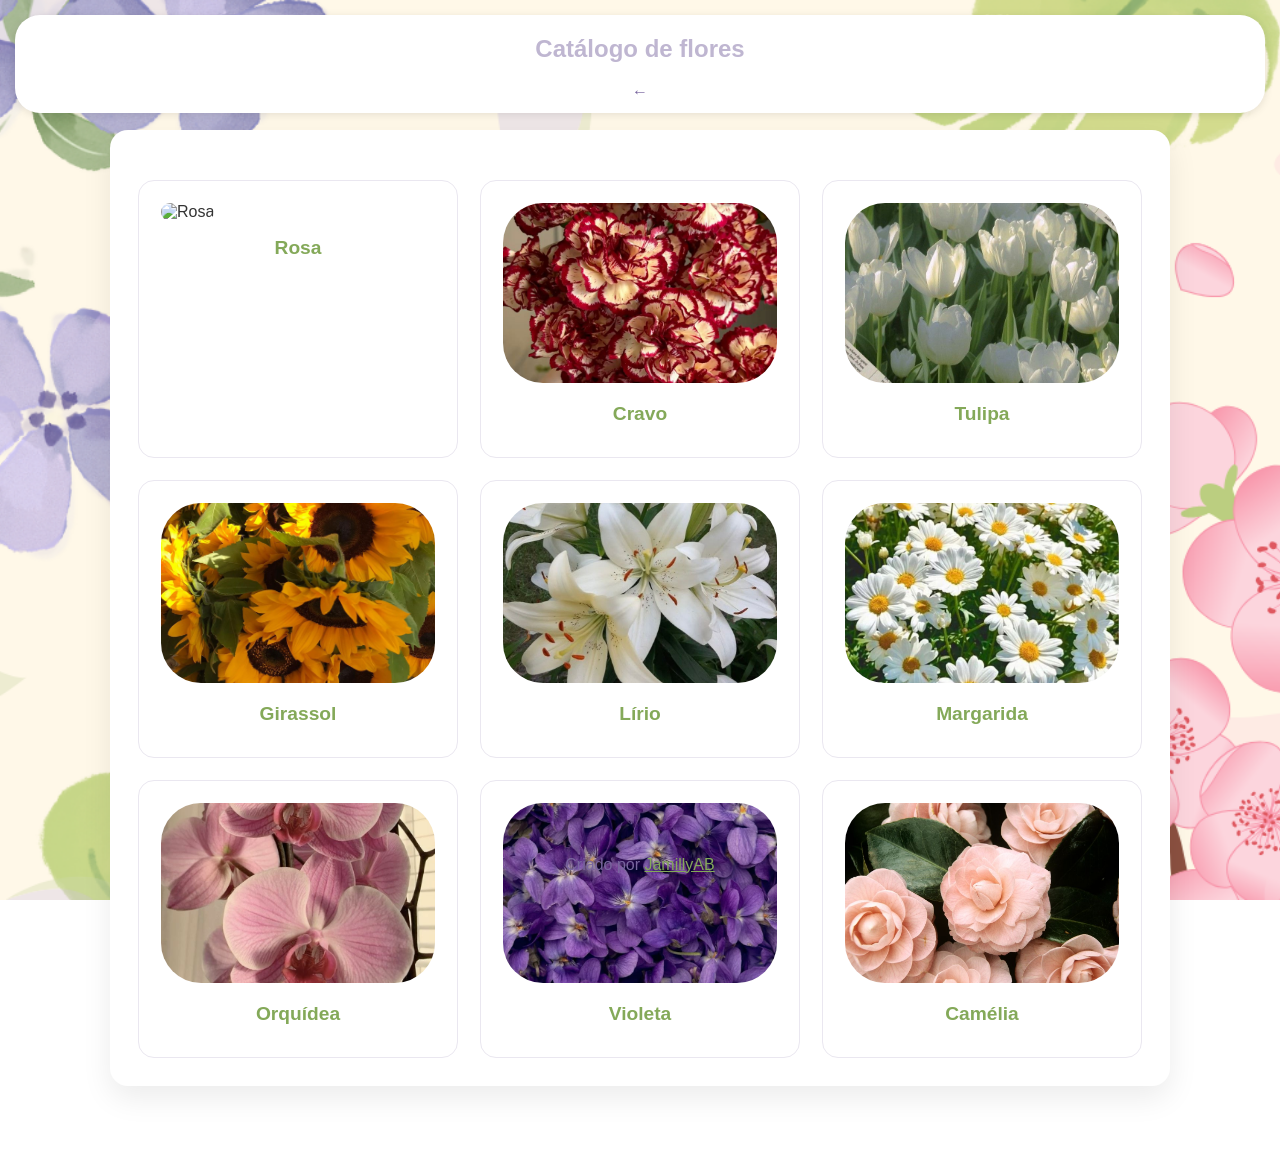
==== site/pages/catalagos.html @ 6cd8cc45 "Add files via upload" ====
<!DOCTYPE html>
<html lang="pt-BR">
<head>
    <meta charset="UTF-8">
    <meta name="viewport" content="width=device-width, initial-scale=1.0">
    <title>Floriografia</title>
    <link rel="stylesheet" href="../css/index.css">
    <link rel="shortcut icon" href="../images/favicon.ico" type="image/x-icon">
</head>
<body>
    <main>
        <section id="catalogo" class="secao-catalogo">
            <header class="cabecalho-catalogo">
                <h1>Catálogo de flores</h1>
                <a href="../index.html" class="voltar-icone">&#8592;</a>
            </header>

            <div class="grade-flores">
                <article class="card-flor">
                    <img class="imagem-flor" src="../images/rosa.JPG" alt="Rosa" />
                    <h2>Rosa</h2>
                    <ul class="significado">
                        <li>Rosa Cor de Rosa: Simboliza o carinho, a gratidão, a simpatia e a admiração.</li>
                        <li>Rosa Vermelha: É o ícone do amor romântico, da paixão intensa e do desejo profundo.</li>
                        <li>Rosa Branca: Representa a pureza, a inocência, a paz e os recomeços.</li>
                        <li>Rosa Amarela: Traduz alegria, amizade verdadeira, lealdade e celebração da vida.</li>
                        <li>Rosa Laranja: Exprime entusiasmo, fascínio e felicidade.</li>
                        <li>Rosa Azul: Representa o mistério e aquilo que é considerado impossível ou inalcançável.</li>
                    </ul>
                </article>
                <article class="card-flor">
                    <img class="imagem-flor" src="../images/cravo.jpg" alt="Cravo" />
                    <h2>Cravo</h2>
                    <ul class="significado">
                        <li>Cravo Rosa: Representa admiração e carinho.</li>
                        <li>Cravo Vermelho: Representa paixão, amor profundo e forte admiração.</li>
                        <li>Cravo Branco: Simboliza amor puro, inocência, pureza e boa sorte.</li>
                        <li>Cravo Amarelo: Na linguagem tradicional, transmite desapontamento, rejeição ou uma queixa à pessoa amada.</li>
                        <li>Cravo Roxo: Associado à solidão, inconstância ou capricho.</li>
                    </ul>
                </article>
                <article class="card-flor">
                    <img class="imagem-flor" src="../images/tulipas.jpg" alt="Tulipa" />
                    <h2>Tulipa</h2>
                    <ul class="significado">
                        <li>Tulipa Amarela: Indica alegria e amizade.</li>
                        <li>Tulipa Vermelha: Simboliza paixão e desejo.</li>
                        <li>Tulipa Branca: Representa pureza e inocência.</li>
                        <li>Tulipa Rosa: Está ligada à juventude, afeto e feminilidade.</li>
                        <li>Tulipa Roxa: Representa a realeza, a tranquilidade e a elegância.</li>
                        <li>Tulipa Laranja: Transmite vitalidade, entusiasmo e vigor.</li>
                    </ul>
                </article>
                <article class="card-flor">
                    <img class="imagem-flor" src="../images/girassol.jpg" alt="Girassol" />
                    <h2>Girassol</h2>
                    <ul class="significado">
                        <li>O Lado Bom: Representa a felicidade, a lealdade e a adoração.</li>
                        <li>O Lado Ruim (Negativo): Arrogância, Altivez e Falsas Riquezas.</li>
                    </ul>
                </article>
                <article class="card-flor">
                    <img class="imagem-flor" src="../images/lirio.JPG" alt="Lírio" />
                    <h2>Lírio</h2>
                    <ul class="significado">
                        <li>Lírio Branco: Representa a pureza, a inocência, a paz e a virtude.</li>
                        <li>Lírio Rosa: Simboliza o amor, o carinho, a ternura e a admiração.</li>
                        <li>Lírio Amarelo: Associado à alegria, sucesso, amizade e energia positiva.</li>
                        <li>Lírio Vermelho: Representa a paixão intensa, o amor romântico e o desejo.</li>
                    </ul>
                </article>
                <article class="card-flor">
                    <img class="imagem-flor" src="../images/margaridas.jpg" alt="Margarida" />
                    <h2>Margarida</h2>
                    <ul class="significado">
                        <li>O lado bom: Pureza, Inocência, Afeto, Bondade e Novos começos.</li>
                        <li>O lado 'ruim': Paciência e Apego Excessivo</li>
                    </ul>
                </article>
                <article class="card-flor">
                    <img class="imagem-flor" src="../images/orquidea.jpg" alt="Orquídea" />
                    <h2>Orquídea</h2>
                    <ul class="significado">
                        <li>Branca: pureza, paz, inocência e sentimentos sinceros.</li>
                        <li>Rosa: sedução, feminilidade, carinho e declarações de amor.</li>
                        <li>Amarela: alegria, prosperidade, amizade e sucesso.</li>
                        <li>Roxa/Lilás: respeito, admiração e elevação espiritual.</li>
                    </ul>
                </article>
                <article class="card-flor">
                    <img class="imagem-flor" src="../images/violetas.jpg" alt="Violeta" />
                    <h2>Violeta</h2>
                    <ul class="significado">
                        <li>O lado bom: Modéstia, Fidelidade, Lealdade, Modéstia, Humildade, Amor Verdadeiro e Secreto</li>
                        <li>O lado ruim: Luto, Morte e Incapacidade de Expressão</li>
                    </ul>
                </article>
                <article class="card-flor">
                    <img class="imagem-flor" src="../images/camelia.jpg" alt="Camélia" />
                    <h2>Camélia</h2>
                    <ul class="significado">
                        <li>Branca: Simboliza adoração, carinho puro e virtude.</li>
                        <li>Rosa: Transmite saudade, sendo ideal para expressar a falta de alguém especial.</li>
                        <li>Vermelha: Representa amor apaixonado, paixão intensa e desejo.</li>
                    </ul>
                </article>
            </div>
        </section>
    </main>

<footer>
    <p>Criado por <a href="https://github.com/JamillyAB" target="_blank">JamillyAB</a></p>
</footer>
</body>
    <script src="../js/index.js"></script>
</html>
---- site/css/index.css ----
/* Variáveis de cores usadas em todo o site */
:root {
    --primaria-300: #fce3e8;
    --primaria-500: #FBD4DC;
    --primaria-600: #f58ea3;
    --primaria-700: #ce7889;
    --primaria-900: #8e0d27;

    --secundaria-100: #eae7f0;
    --secundaria-300: #d5cfe1;
    --secundaria-500: #BFB6D1;
    --secundaria-700: #79669f;
    --secundaria-900: #3c3251;

    --terciaria-100: #ebf1e4;
    --terciaria-300: #d7e3c9;
    --terciaria-500: #c4d6b0;
    --terciaria-700: #84a959;
    --terciaria-900: #42552c;

    --texto-500: #333333;
    font-size: 16px;
}

/* Reset básico para calcular o box-sizing de forma consistente */
* {
    box-sizing: border-box;
}

/* Estilo base do corpo da página */
body {
    margin: 0;
    font-family: Arial, sans-serif;
    background: url('../images/fundo.png') no-repeat center center fixed;
    background-size: cover;
    color: var(--texto-500);
}

/* Background só pra tela inicial */
body#pagina-inicial {
    background: url('../images/inicial.png') no-repeat center center fixed;
    background-size: cover;
}

/* Cabeçalho fixo no topo da página */
header {
    position: fixed;
    top: 15px;
    left: 15px;
    right: 15px;
    background-color: white;
    box-shadow: 0 2px 8px #0000001a;
}

.cabecalho-catalogo {
    background-color: white;
    border-radius: 25px;
    color: var(--secundaria-500);
    text-align: center;
}

#titulo-introducao {
    font-family: 'Times New Roman', Times, serif;
    font-size: 2.4rem;
    color: var(--secundaria-700);
    margin: -5px 0;
    padding: 20px 0;
    text-align: center;
}

/* Container interno do cabeçalho para centralizar e organizar conteúdo */
.logo {
    max-width: 1100px;
    margin: 0 auto;
    padding: 16px 20px;
    display: flex;
    justify-content: space-between;
    align-items: center;
}

/* Estilo do título principal do site */
#logo {
    font-family: 'Times New Roman', Times, serif;
    font-size: 2.4rem;
    color: var(--secundaria-700);
    margin: 0;
}

/* Área principal de conteúdo centralizada */
main {
    max-width: 1100px;
    margin: 0 auto;
    padding: 130px 20px 40px;
}

/* Botões de âncora alinhados ao centro */
.botoes-ancora {
    display: flex;
    gap: 30px;
    flex-wrap: wrap;
    margin: 250px auto 24px;
    justify-content: center;
    align-items: center;
}

/* Estilo dos botões de navegação interna */
.botao-ancora {
    display: inline-block;
    padding: 14px 22px;
    border-radius: 100px;
    background: var(--secundaria-700);
    color: white;
    text-decoration: none;
    font-size: 0.95rem;
    font-weight: 700;
    
}

/* Hover e foco para os botões */
.botao-ancora:hover{
    background: var(--secundaria-900);
    scale: 1.05;

}

/* Pequeno ícone de voltar usado nas páginas internas */
.voltar-icone {
    display: inline-flex;
    color: var(--secundaria-700);
    text-decoration: none;
    margin-bottom: 12px;
}

/*Aumenta de leve o botão de voltar*/
.voltar-icone:hover {
    color: var(--secundaria-900);
    scale: 1.1;
}

/* Seções principais com fundo branco translúcido */
.secao-introducao,
.secao-catalogo {
    background: white;
    border-radius: 18px;
    padding: 28px;
    margin-bottom: 48px;
    box-shadow: 0 12px 30px #00000014;
    display: flex;
    flex-direction: column;
    justify-content: center;
    scroll-margin-top: 120px;
}

/* Identação dos textos */
.secao-introducao p {
    text-indent: 10px;
}

/* Grade de cards responsiva */
.grade-flores {
    display: grid;
    grid-template-columns: repeat(auto-fit, minmax(240px, 1fr));
    gap: 22px;
    margin-top: 22px;
}

/* Títulos das seções com cor e espaçamento padronizados */
.secao-introducao h2,
.secao-catalogo h2 {
    color: var(--secundaria-900);
    margin-top: 0;
}

/* Card flor*/
.card-flor {
    background: white;
    border: 1px solid var(--secundaria-100);
    border-radius: 16px;
    padding: 22px;
}

/* Efeito visual quando o usuário passa o mouse sobre as flores */
.card-flor:hover {
    scale: 1.02;
    cursor: pointer;
    box-shadow: 0 12px 24px #00000014;
}

/* Imagem dentro do card com ajuste de tamanho */
.imagem-flor {
    width: 100%;
    height: 180px;
    object-fit: cover;
    border-radius: 40px;
    margin-bottom: 16px;
}

/* Título do card */
.card-flor h2 {
    margin: 0 0 10px;
    font-size: 1.2rem;
    text-align: center;
    color: var(--terciaria-700);
}

/* Lista de significados escondida */
.significado {
    display: none;
    margin-top: 16px;
    padding-left: 18px;
    color: var(--texto-500);
    line-height: 1.5;
}

/* Quando o card estiver aberto, mostra a lista */
.card-flor.ativo .significado {
    display: block;
}

/* Pequeno destaque para o card aberto */
.card-flor.ativo {
    box-shadow: 0 16px 30px rgba(0, 0, 0, 0.15);
}

/* Rodapé bem humilde */
footer {
    position: fixed;
    bottom: 0;
    text-align: center;
    height: 60px;
    width: 100%;
    color: var(--secundaria-700);
   
}

/* Link do rodapé com corzinha*/
footer a {
    color: var(--terciaria-700);
}

#rodape-inicio {
    position: static;
    margin-top: 40px;
    padding: 20px 0;
}
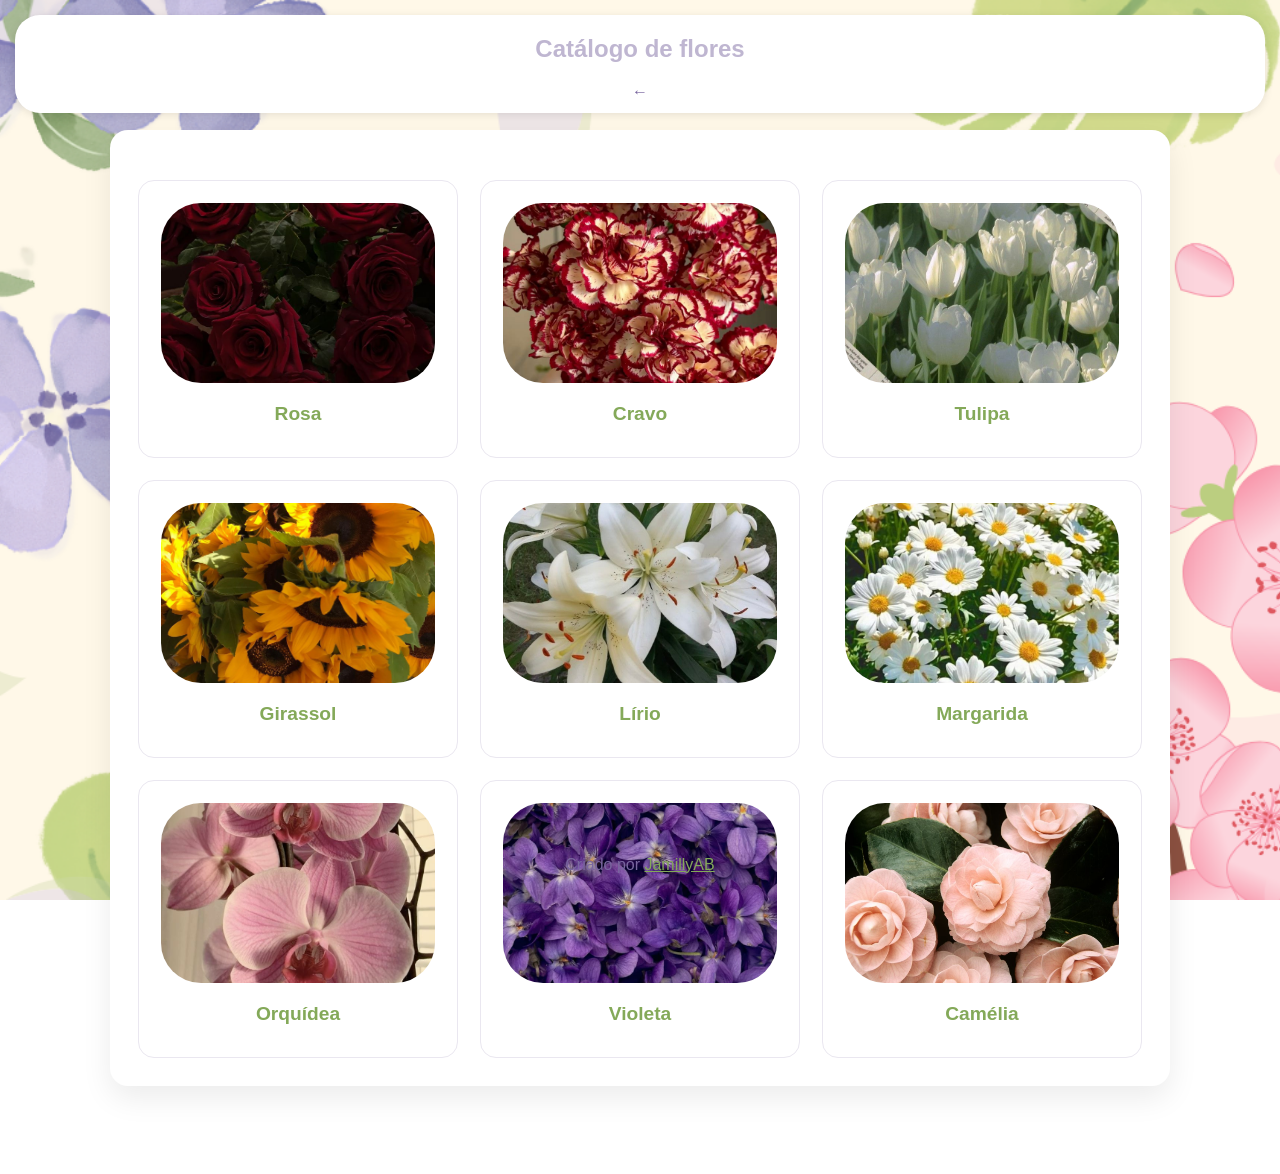
==== commit b38a1757: "Update catalagos.html" ====
--- a/site/pages/catalagos.html
+++ b/site/pages/catalagos.html
@@ -17,7 +17,7 @@
 
             <div class="grade-flores">
                 <article class="card-flor">
-                    <img class="imagem-flor" src="../images/rosa.JPG" alt="Rosa" />
+                    <img class="imagem-flor" src="../images/rosa.jpg" alt="Rosa" />
                     <h2>Rosa</h2>
                     <ul class="significado">
                         <li>Rosa Cor de Rosa: Simboliza o carinho, a gratidão, a simpatia e a admiração.</li>
--- a/site/css/index.css
+++ b/site/css/index.css
@@ -98,7 +98,7 @@
     display: flex;
     gap: 30px;
     flex-wrap: wrap;
-    margin: 250px auto 24px;
+    margin: 300px auto 24px;
     justify-content: center;
     align-items: center;
 }
